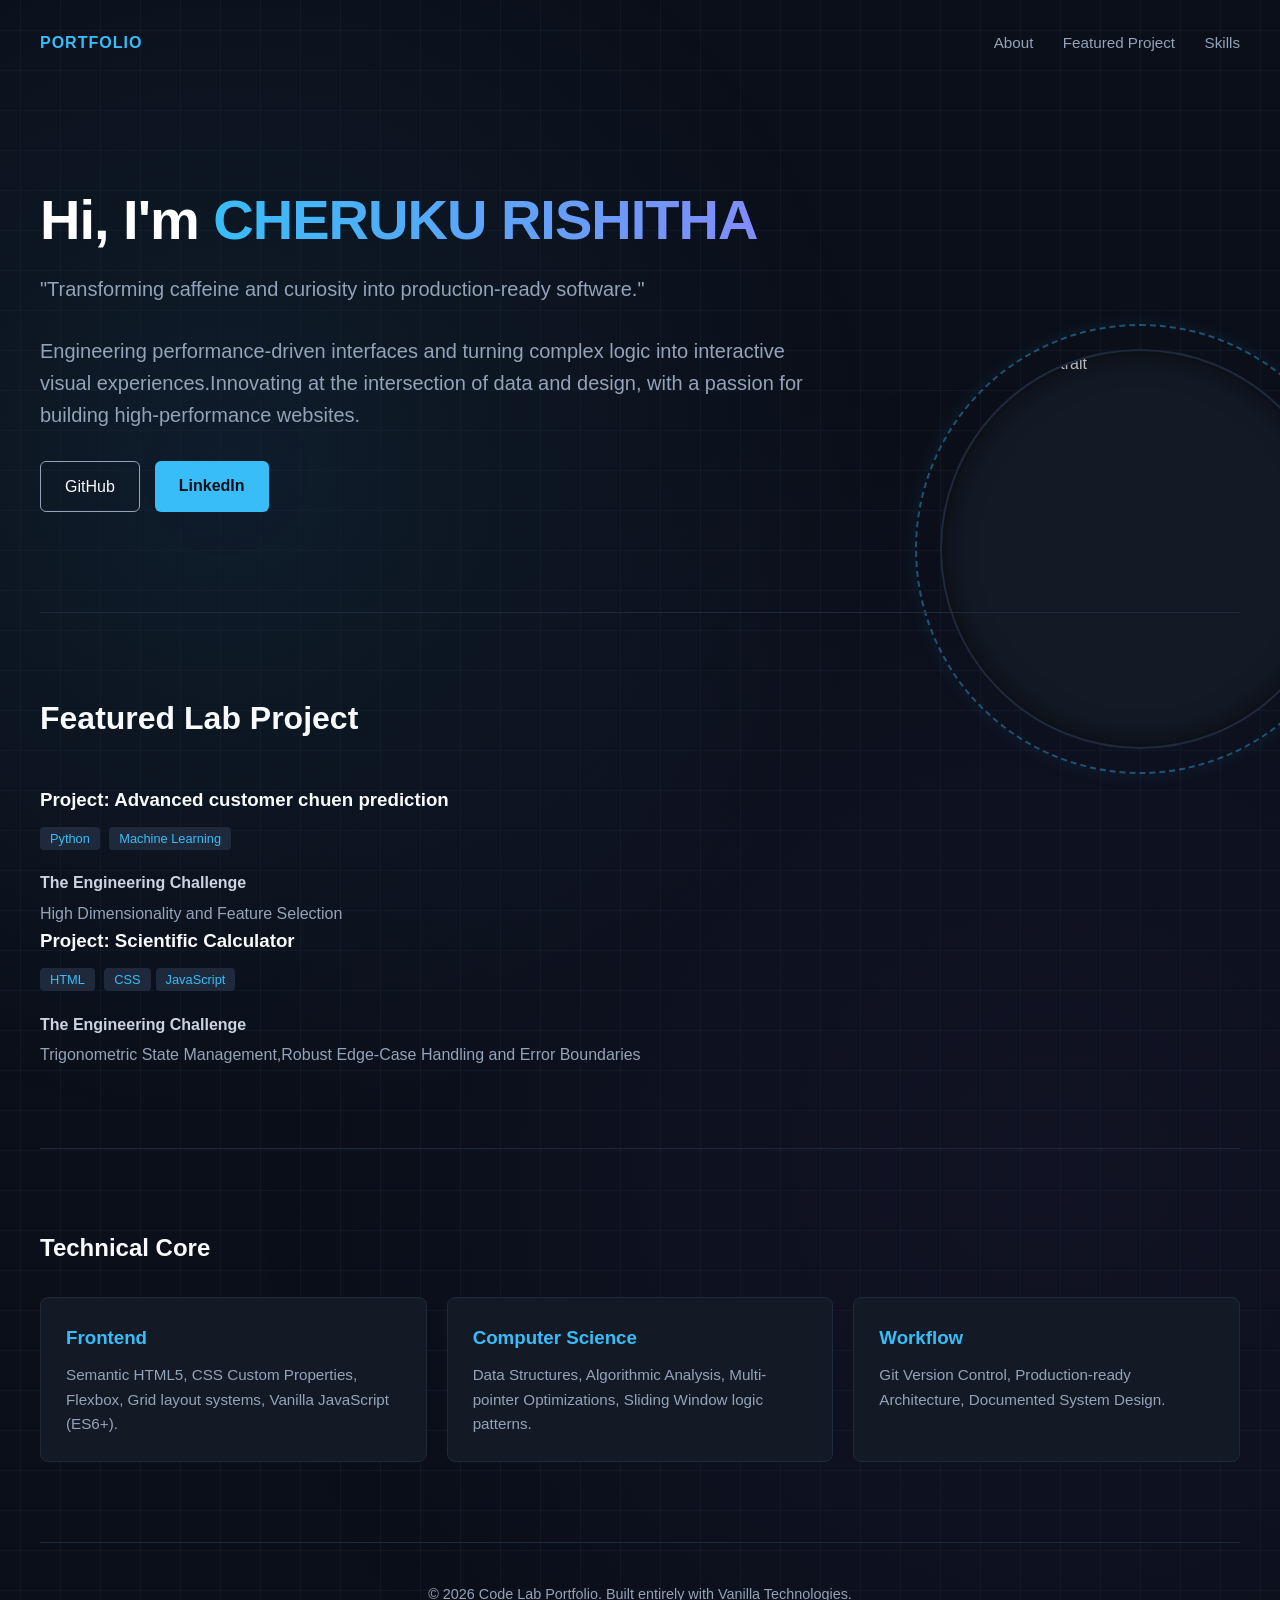
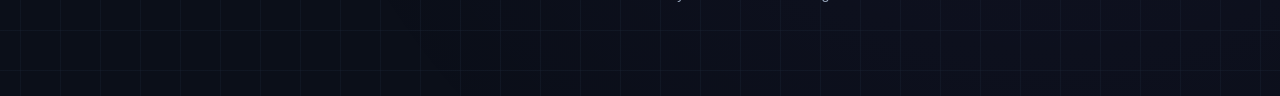
==== index.html @ 080d94e4 "index.html" ====
<!DOCTYPE html>
<html lang="en">
<head>
    <meta charset="UTF-8">
    <meta name="viewport" content="width=device-width, initial-scale=1.0">
    <title>Developer Portfolio & Lab</title>
    <link rel="stylesheet" href="index.css">
</head>
<body>

    <header>
        <div class="logo"><span>PORTFOLIO</span></div>
        <nav>
            <a href="#about">About</a>
            <a href="#project">Featured Project</a>
            <a href="#skills">Skills</a>
        </nav>
    </header>

    <section id="about" class="hero">
        <div class="hero-content">
            <h1>Hi, I'm <span class="highlight">CHERUKU RISHITHA</span></h1>
            <p>"Transforming caffeine and curiosity into production-ready software."</p>
            <p>Engineering performance-driven interfaces and turning complex logic into interactive visual experiences.Innovating at the intersection of data and design, with a passion for building high-performance websites.</p>
            <div class="social-links">
                <a href="https://github.com/Rishitha2814" target="_blank" class="btn-secondary">GitHub</a>
                <a href="https://linkedin.com/in/rishitha-cheruku-9714b93411" target="_blank" class="btn-primary">LinkedIn</a>
            </div>
        </div>
        <div class="circle-profile-container">
            <div class="rotating-ring"></div>
            <div class="profile-circle-mask">
                <img src="profile_image_2.jpeg" alt="Developer Portrait">
            </div>
        </div>
    </section>

    <section id="project" class="project-section">
        <div class="section-title">
            <h2>Featured Lab Project</h2>
        </div>

            <div class="case-study">
                <h3>Project: Advanced customer chuen prediction</h3>
                <p class="tech-tags"><span>Python</span> <span>Machine Learning</span></p>
                
                <h4>The Engineering Challenge</h4>
                <p>High Dimensionality and Feature Selection</p>
                <h3>Project: Scientific Calculator</h3>
                <p class="tech-tags"><span>HTML</span> <span>CSS</span><span>JavaScript</span></p>
                
                <h4>The Engineering Challenge</h4>
                <p>Trigonometric State Management,Robust Edge-Case Handling and Error Boundaries</p>
            </div>
        </div>
    </section>

    <section id="skills" class="skills-section">
        <h2>Technical Core</h2>
        <div class="skills-grid">
            <div class="skill-card">
                <h3>Frontend</h3>
                <p>Semantic HTML5, CSS Custom Properties, Flexbox, Grid layout systems, Vanilla JavaScript (ES6+).</p>
            </div>
            <div class="skill-card">
                <h3>Computer Science</h3>
                <p>Data Structures, Algorithmic Analysis, Multi-pointer Optimizations, Sliding Window logic patterns.</p>
            </div>
            <div class="skill-card">
                <h3>Workflow</h3>
                <p>Git Version Control, Production-ready Architecture, Documented System Design.</p>
            </div>
        </div>
    </section>

    <footer>
        <p>&copy; 2026 Code Lab Portfolio. Built entirely with Vanilla Technologies.</p>
    </footer>
    
    <script src="index.js"></script>
</body>
</html>
---- index.css ----
:root {
    --bg-dark: #0b0f19;
    --card-bg: #131a26;
    --accent-blue: #38bdf8;
    --accent-green: #4ade80;
    --accent-red: #f87171;
    --text-primary: #f8fafc;
    --text-muted: #94a3b8;
}

* {
    box-sizing: border-box;
    margin: 0;
    padding: 0;
}

body {
    background-color: var(--bg-dark);
    color: var(--text-primary);
    font-family: -apple-system, BlinkMacSystemFont, 'Segoe UI', Roboto, sans-serif;
    line-height: 1.6;
    padding: 0 40px;
    position: relative;
    overflow-x: hidden; /* Prevents unwanted horizontal scroll bars */
    
    animation: fadeInUp 0.8s cubic-bezier(0.16, 1, 0.3, 1) forwards;
}

/* Dynamic Moving/Blurring Ambient Backdrop Layer */
body::before {
    content: "";
    position: fixed;
    top: -50px;
    left: -50px;
    width: calc(100% + 100px);
    height: calc(100% + 100px);
    z-index: -1; /* Pushes the animation safely behind all text elements */
    
    /* Layer 1: Your original grid mesh matrix */
    background-image: 
        linear-gradient(rgba(30, 41, 59, 0.3) 1px, transparent 1px),
        linear-gradient(90deg, rgba(30, 41, 59, 0.3) 1px, transparent 1px),
        /* Layer 2: Soft cyan and purple deep space radial energy blooms */
        radial-gradient(circle at 20% 30%, rgba(56, 189, 248, 0.08) 0%, transparent 40%),
        radial-gradient(circle at 80% 70%, rgba(139, 92, 246, 0.05) 0%, transparent 50%);
    
    background-size: 40px 40px, 40px 40px, 100% 100%, 100% 100%;
    background-position: center top;
    
    /* Drives both the grid drifting locomotion and the organic focus breathing loop */
    animation: 
        backgroundDrift 25s linear infinite,
        atmosphericBlur 12s ease-in-out infinite alternate;
}

/* --- ATMOSPHERIC BLUR & COGNITIVE STATE MOVEMENTS --- */

@keyframes atmosphericBlur {
    0% {
        filter: blur(0px) contrast(100%);
        transform: scale(1);
    }
    50% {
        /* Gently diffuses the matrix lines into a foggy glow midway through the cycle */
        filter: blur(4px) brightness(1.1) contrast(95%);
        transform: scale(1.02); /* Creates a subtle slow-motion breathing swell */
    }
    100% {
        filter: blur(1px) contrast(100%);
        transform: scale(1);
    }
}

/* Optimization fix for your existing backgroundDrift keyframe */
@keyframes backgroundDrift {
    0% { background-position: 0px 0px, 0px 0px, 0% 0%, 0% 0%; }
    100% { background-position: 40px 40px, 40px 40px, 0% 0%, 0% 0%; }
}

/* Header & Nav */
header {
    display: flex;
    justify-content: space-between;
    align-items: center;
    padding: 30px 0;
    
    opacity: 0;
    animation: fadeInUp 0.8s cubic-bezier(0.16, 1, 0.3, 1) 0.1s forwards;
}

.logo {
    font-weight: 800;
    letter-spacing: 1px;
}

.logo span { color: var(--accent-blue); }

nav a {
    color: var(--text-muted);
    text-decoration: none;
    margin-left: 25px;
    font-size: 0.95rem;
    transition: color 0.2s;
}

nav a:hover { color: var(--accent-blue); }

/* Hero Section */
.hero {
    padding: 100px 0;
    max-width: 800px;
    opacity: 0;
    animation: fadeInUp 0.8s cubic-bezier(0.16, 1, 0.3, 1) 0.2s forwards;
}

.hero h1 {
    font-size: 3.5rem;
    margin-bottom: 20px;
    line-height: 1.2;
    font-weight: 800;
    letter-spacing: -1px;
    color: #fff;
}

/* 2. Flowing Text Gradient Effect */
.hero .highlight {
    background: linear-gradient(to right, #38bdf8, #818cf8, #34d399, #38bdf8);
    background-size: 300% auto;
    -webkit-background-clip: text;
    -webkit-text-fill-color: transparent;
    animation: textGradientShift 4s linear infinite;
}

.hero p {
    font-size: 1.25rem;
    color: var(--text-muted);
    margin-bottom: 30px;
}

.social-links {
    display: flex;
    gap: 15px;
}

/* Interactive Elements & Hovers */
a.btn-primary, button {
    background-color: var(--accent-blue);
    color: var(--bg-dark);
    padding: 12px 24px;
    font-weight: 600;
    text-decoration: none;
    border-radius: 6px;
    border: none;
    cursor: pointer;
    transition: all 0.25s cubic-bezier(0.4, 0, 0.2, 1);
}

button:hover:not(:disabled), .btn-primary:hover {
    transform: translateY(-2px);
    box-shadow: 0 4px 20px rgba(56, 189, 248, 0.4);
    background-color: #7dd3fc;
}

button:disabled {
    opacity: 0.6;
    cursor: not-allowed;
    transform: none !important;
    box-shadow: none !important;
}

a.btn-secondary {
    border: 1px solid var(--text-muted);
    color: var(--text-primary);
    padding: 12px 24px;
    text-decoration: none;
    border-radius: 6px;
    transition: all 0.25s cubic-bezier(0.4, 0, 0.2, 1);
}

a.btn-secondary:hover {
    border-color: var(--accent-blue);
    color: var(--accent-blue);
    background-color: rgba(56, 189, 248, 0.05);
    box-shadow: 0 4px 15px rgba(56, 189, 248, 0.05);
}

/* Project Grid Area */
.project-section { 
    padding: 80px 0; 
    border-top: 1px solid #1e293b; 
    opacity: 0;
    animation: fadeInUp 0.8s cubic-bezier(0.16, 1, 0.3, 1) 0.3s forwards;
}

.section-title { margin-bottom: 40px; }
.section-title h2 { font-size: 2rem; margin-bottom: 10px; }
.section-title p { color: var(--text-muted); }

.project-grid {
    display: grid;
    grid-template-columns: 1fr 1fr;
    gap: 40px;
}

@media (max-width: 768px) {
    .project-grid { grid-template-columns: 1fr; }
}
.social-links {
    position: relative; /* Allows z-index to work */
    z-index: 10;        /* Forces it to sit on top of everything else */
}

.social-links a {
    position: relative;
    z-index: 11;
}
/* Embedded Core Engine View */
.app-container {
    background-color: var(--card-bg);
    padding: 30px;
    border-radius: 12px;
    border: 1px solid #1e293b;
    box-shadow: 0 10px 30px rgba(0,0,0,0.2);
    transition: border-color 0.3s ease;
}

.app-container:focus-within {
    border-color: rgba(56, 189, 248, 0.4);
}

.input-area {
    display: flex;
    gap: 10px;
    margin: 20px 0;
}

.input-area input {
    flex: 1;
    background: var(--bg-dark);
    border: 1px solid #334155;
    color: white;
    padding: 10px;
    font-size: 1.1rem;
    text-transform: uppercase;
    border-radius: 6px;
    text-align: center;
    letter-spacing: 2px;
    transition: all 0.25s ease;
}

.input-area input:focus {
    outline: none;
    border-color: var(--accent-blue);
    box-shadow: 0 0 10px rgba(56, 189, 248, 0.15);
}

.visual-track {
    display: flex;
    justify-content: center;
    gap: 10px;
    margin: 30px 0;
    min-height: 60px;
}

.char-box {
    width: 45px;
    height: 45px;
    background-color: var(--bg-dark);
    border: 2px solid #334155;
    display: flex;
    align-items: center;
    justify-content: center;
    font-weight: bold;
    font-size: 1.2rem;
    border-radius: 6px;
    position: relative;
    transition: all 0.3s cubic-bezier(0.4, 0, 0.2, 1);
}

/* 3. Real-Time Processing Vector Logic States */
.char-box.left-ptr, .char-box.right-ptr, .char-box.both-ptr {
    animation: pulseSelect 0.4s ease-out forwards;
    z-index: 10;
}

.char-box.left-ptr { border-color: var(--accent-blue); background-color: #0c4a6e; }
.char-box.right-ptr { border-color: var(--accent-blue); background-color: #0c4a6e; }
.char-box.both-ptr { border-color: #a855f7; background-color: #581c87; }

.char-box.match {
    border-color: var(--accent-green);
    color: var(--accent-green);
    animation: popSuccess 0.4s ease-out forwards;
    box-shadow: 0 0 12px rgba(74, 222, 128, 0.3);
}

.char-box.mismatch {
    border-color: var(--accent-red);
    color: var(--accent-red);
    animation: popSuccess 0.4s ease-out forwards;
    box-shadow: 0 0 12px rgba(248, 113, 113, 0.3);
}

.status-alert {
    text-align: center;
    font-size: 0.95rem;
    color: var(--text-muted);
    background: var(--bg-dark);
    padding: 10px;
    border-radius: 6px;
    transition: all 0.3s ease;
}

/* Content Details */
.case-study h3 { margin-bottom: 10px; }
.tech-tags span {
    background: #1e293b;
    padding: 4px 10px;
    font-size: 0.8rem;
    border-radius: 4px;
    margin-right: 5px;
    color: var(--accent-blue);
}
.case-study h4 { margin: 20px 0 5px 0; color: #cbd5e1; }
.case-study p { color: var(--text-muted); }

/* Tech Skill Cards Layout */
.skills-section { 
    padding: 80px 0; 
    border-top: 1px solid #1e293b; 
    opacity: 0;
    animation: fadeInUp 0.8s cubic-bezier(0.16, 1, 0.3, 1) 0.4s forwards;
}

.skills-grid {
    display: grid;
    grid-template-columns: repeat(auto-fit, minmax(250px, 1fr));
    gap: 20px;
    margin-top: 30px;
}

.skill-card {
    background: var(--card-bg);
    padding: 25px;
    border-radius: 8px;
    border: 1px solid #1e293b;
    transition: transform 0.3s ease, border-color 0.3s ease;
}

.skill-card:hover {
    transform: translateY(-4px);
    border-color: rgba(56, 189, 248, 0.2);
}

.skill-card h3 { margin-bottom: 10px; color: var(--accent-blue); }
.skill-card p { color: var(--text-muted); font-size: 0.95rem; }

footer {
    text-align: center;
    padding: 40px 0;
    color: var(--text-muted);
    font-size: 0.9rem;
    border-top: 1px solid #1e293b;
}

/* --- MASTER MOTION TIMING ANIMATION KEYFRAMES --- */
@keyframes backgroundDrift {
    0% { background-position: 0px 0px; }
    100% { background-position: 40px 40px; }
}

@keyframes textGradientShift {
    0% { background-position: 0% 50%; }
    50% { background-position: 100% 50%; }
    100% { background-position: 0% 50%; }
}

@keyframes fadeInUp {
    from {
        opacity: 0;
        transform: translateY(20px);
    }
    to {
        opacity: 1;
        transform: translateY(0);
    }
}

@keyframes pulseSelect {
    0% { transform: scale(1); }
    50% { transform: scale(1.18); box-shadow: 0 0 15px var(--accent-blue); }
    100% { transform: scale(1.08); }
}

@keyframes popSuccess {
    0% { transform: scale(1); }
    50% { transform: scale(1.22); }
    100% { transform: scale(1); }
}
/* --- FLOATING RIGHT-ALIGNED TRANSPARENT PHOTO TEMPLATE --- */

.hero-container {
    display: flex;
    align-items: center;
    justify-content: space-between;
    gap: 40px;
    width: 100%;
}

/* Container limits dimensions on the right side */
.floating-photo-container {
    position: relative;
    width: 340px;
    height: 400px;
    display: flex;
    justify-content: center;
    align-items: center;
}

/* Image styles making it lighter and background-less */
.floating-photo-container img {
    max-width: 100%;
    max-height: 100%;
    object-fit: contain;
    z-index: 2;
    
    /* Makes the image lighter, slightly translucent, and blends it into the dark mode grid */
    opacity: 0.65;
    filter: brightness(1.1) contrast(95%) drop-shadow(0 0 20px rgba(56, 189, 248, 0.1));
    transition: all 0.4s cubic-bezier(0.4, 0, 0.2, 1);
}

/* When a visitor hovers, the image illuminates smoothly to full visibility */
.floating-photo-container:hover img {
    opacity: 0.95;
    filter: brightness(1.2) contrast(100%) drop-shadow(0 0 30px rgba(56, 189, 248, 0.3));
    transform: translateY(-4px);
}

/* Soft ambient cyan light behind your transparent cut-out image */
.glow-backdrop {
    position: absolute;
    width: 180px;
    height: 180px;
    background: radial-gradient(circle, rgba(56, 189, 248, 0.15) 0%, transparent 70%);
    border-radius: 50%;
    z-index: 1;
    pointer-events: none;
    transition: transform 0.4s ease;
}

.floating-photo-container:hover .glow-backdrop {
    transform: scale(1.3);
}

/* ==========================================================================
   CLEANED CYBERPUNK INTERACTIVE CIRCLE PHOTO LAYOUT (LARGE VERSION)
   ========================================================================== */

   .circle-profile-container {
    position: fixed;
    top: 50%;
    left: 900px;                 /* Perfectly locks element to the screen's right edge */
    transform: translateY(-0%); /* Keeps it centered vertically on the Y-axis */
    width: 400px;                /* Proportional box bounding space */
    height: 400px;
    display: flex;
    justify-content: center;     /* FIX: Changed from 'right' to 'center' */
    align-items: center;         /* FIX: Changed from 'right' to 'center' */
    z-index: 100;                /* Layered safely above your laboratory scroll decks */
}

/* 1. The Perfect Large Circular Mask Container */
.profile-circle-mask {
    width: 400px;
    height: 400px;
    border-radius: 50%;
    overflow: hidden;            /* Clips image backgrounds into a perfect, crisp circle */
    background: var(--card-bg);
    border: 2px solid #1e293b;
    z-index: 3;
    display: flex;
    justify-content: center;     /* FIX: Ensures portrait stays perfectly dead-center */
    align-items: center;         /* FIX: Ensures portrait stays perfectly dead-center */
    box-shadow: inset 0 0 30px rgba(0, 0, 0, 0.7);
}

.profile-circle-mask img {
    width: 100%;
    height: 100%;
    object-fit: cover;           /* Preserves natural photo aspect ratios without squishing faces */
    opacity: 0.7;
    filter: grayscale(15%) brightness(1.05);
    transition: all 0.4s cubic-bezier(0.16, 1, 0.3, 1);
}

/* 2. Outer Neon Rotating Orbit Ring */
.rotating-ring {
    position: absolute;
    width: 450px;                /* FIX: Scaled up from 136px to clear the 420px image circle layout */
    height: 450px;               /* FIX: Scaled up from 136px to match */
    border-radius: 50%;
    border: 2px dashed var(--accent-blue);
    z-index: 2;
    opacity: 0.4;
    box-shadow: 0 0 20px rgba(56, 189, 248, 0.2);
    animation: orbitSpin 16s linear infinite; /* Infinite loop rotation rule */
    transition: all 0.4s ease;
}

/* 3. Micro-Interaction Hover Systems */
.circle-profile-container:hover .profile-circle-mask img {
    opacity: 1;
    filter: grayscale(0%) brightness(1.15);
    transform: scale(1.05);      /* Subtle smooth zoom inside the frame boundary */
}

.circle-profile-container:hover .rotating-ring {
    opacity: 0.9;
    border-color: var(--accent-green); /* Swaps cyan theme to green on live state hovers */
    border-style: solid;
    box-shadow: 0 0 30px rgba(74, 222, 128, 0.4);
    animation-duration: 5s;       /* Speeds up processing spin on hover feedback */
}

/* --- ORBIT ROTATION KEYFRAME --- */
@keyframes orbitSpin {
    from { transform: rotate(0deg); }
    to { transform: rotate(360deg); }
}

/* Responsive Rule: Hide layout tracking completely on mobile viewports so text remains legible */
@media (max-width: 1200px) {
    .circle-profile-container {
        display: none;
    }
}
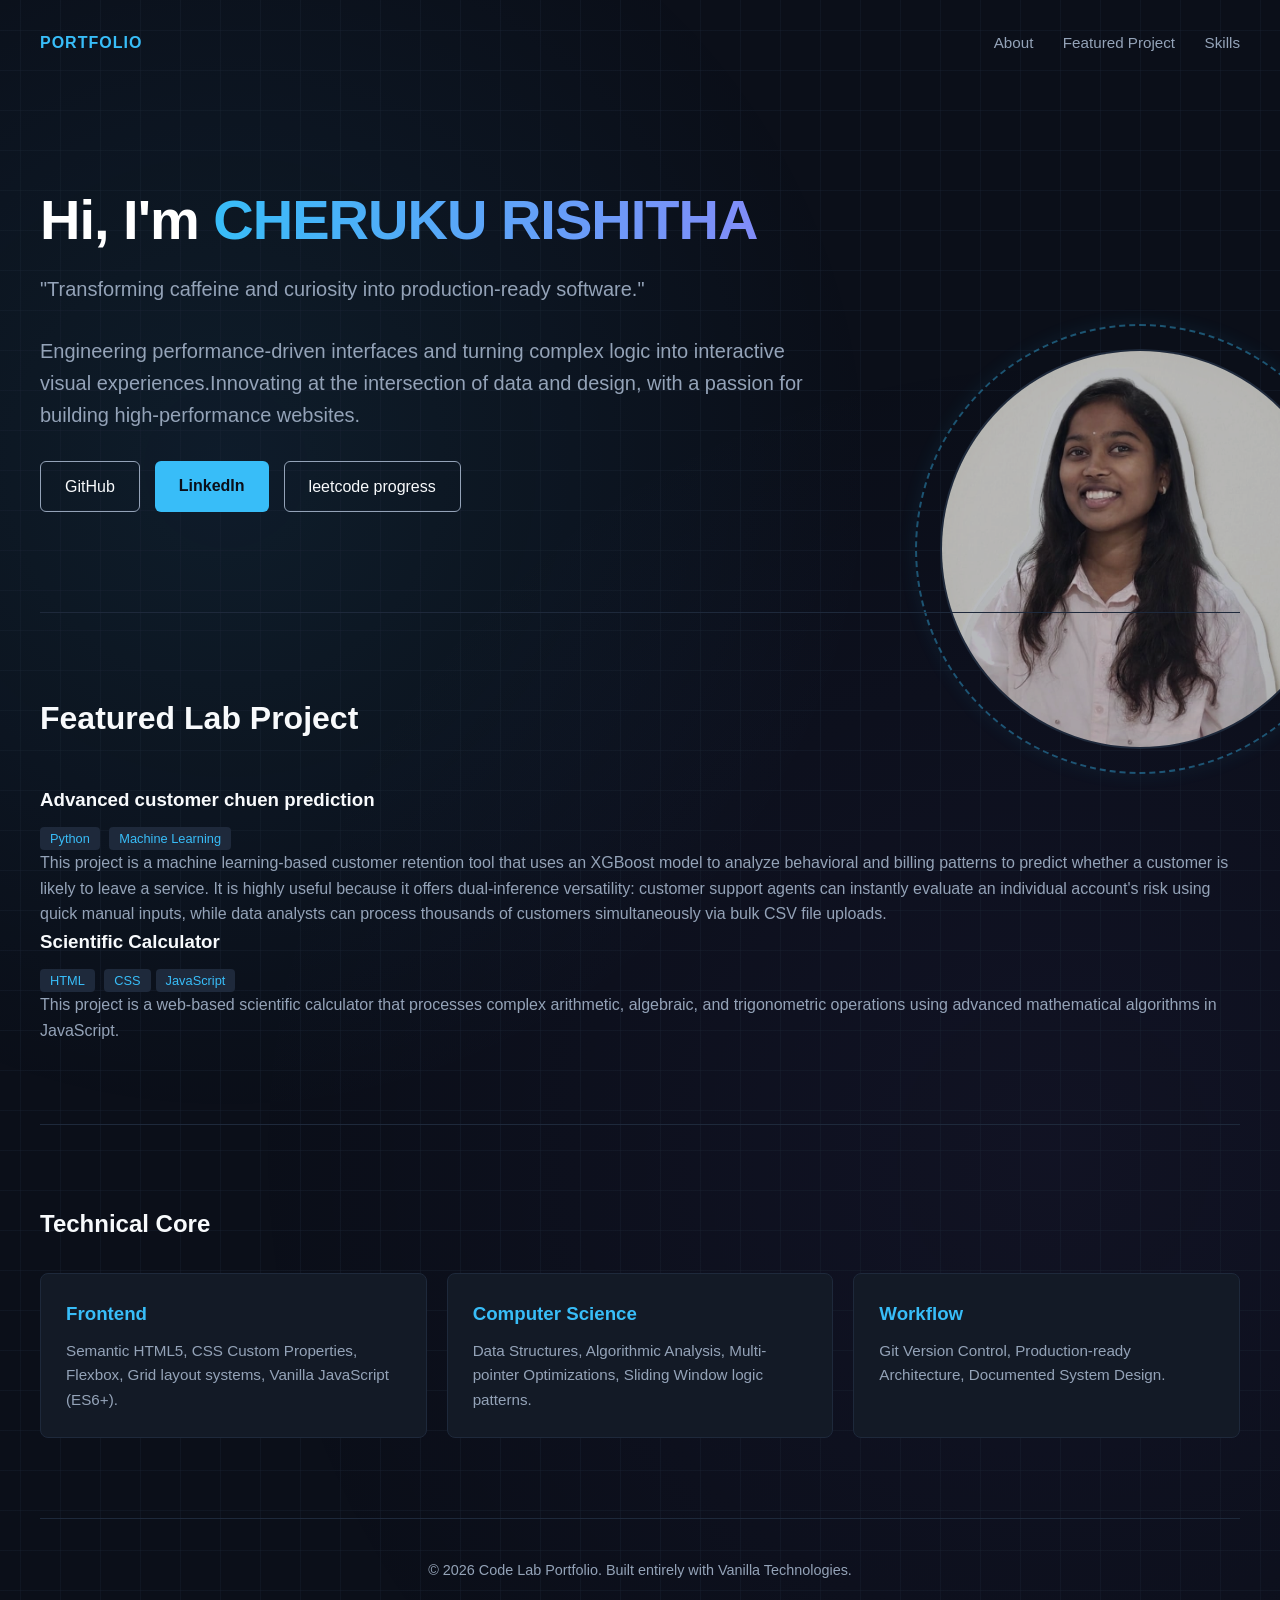
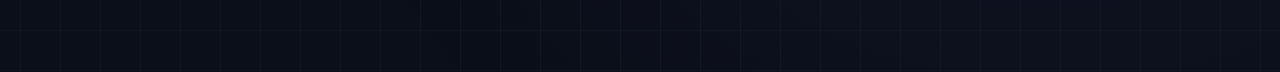
==== commit 556e0e23: "index.html" ====
--- a/index.html
+++ b/index.html
@@ -25,6 +25,7 @@
             <div class="social-links">
                 <a href="https://github.com/Rishitha2814" target="_blank" class="btn-secondary">GitHub</a>
                 <a href="https://linkedin.com/in/rishitha-cheruku-9714b93411" target="_blank" class="btn-primary">LinkedIn</a>
+                <a href="proof.html" class="btn-secondary">leetcode progress</a>
             </div>
         </div>
         <div class="circle-profile-container">
@@ -41,18 +42,13 @@
         </div>
 
             <div class="case-study">
-                <h3>Project: Advanced customer chuen prediction</h3>
+                <h3>Advanced customer chuen prediction</h3>
                 <p class="tech-tags"><span>Python</span> <span>Machine Learning</span></p>
-                
-                <h4>The Engineering Challenge</h4>
-                <p>High Dimensionality and Feature Selection</p>
-                <h3>Project: Scientific Calculator</h3>
+                <p>This project is a machine learning-based customer retention tool that uses an XGBoost model to analyze behavioral and billing patterns to predict whether a customer is likely to leave a service. It is highly useful because it offers dual-inference versatility: customer support agents can instantly evaluate an individual account's risk using quick manual inputs, while data analysts can process thousands of customers simultaneously via bulk CSV file uploads.</p>
+                <h3>Scientific Calculator</h3>
                 <p class="tech-tags"><span>HTML</span> <span>CSS</span><span>JavaScript</span></p>
-                
-                <h4>The Engineering Challenge</h4>
-                <p>Trigonometric State Management,Robust Edge-Case Handling and Error Boundaries</p>
+                <p>This project is a web-based scientific calculator that processes complex arithmetic, algebraic, and trigonometric operations using advanced mathematical algorithms in JavaScript.</p>
             </div>
-        </div>
     </section>
 
     <section id="skills" class="skills-section">
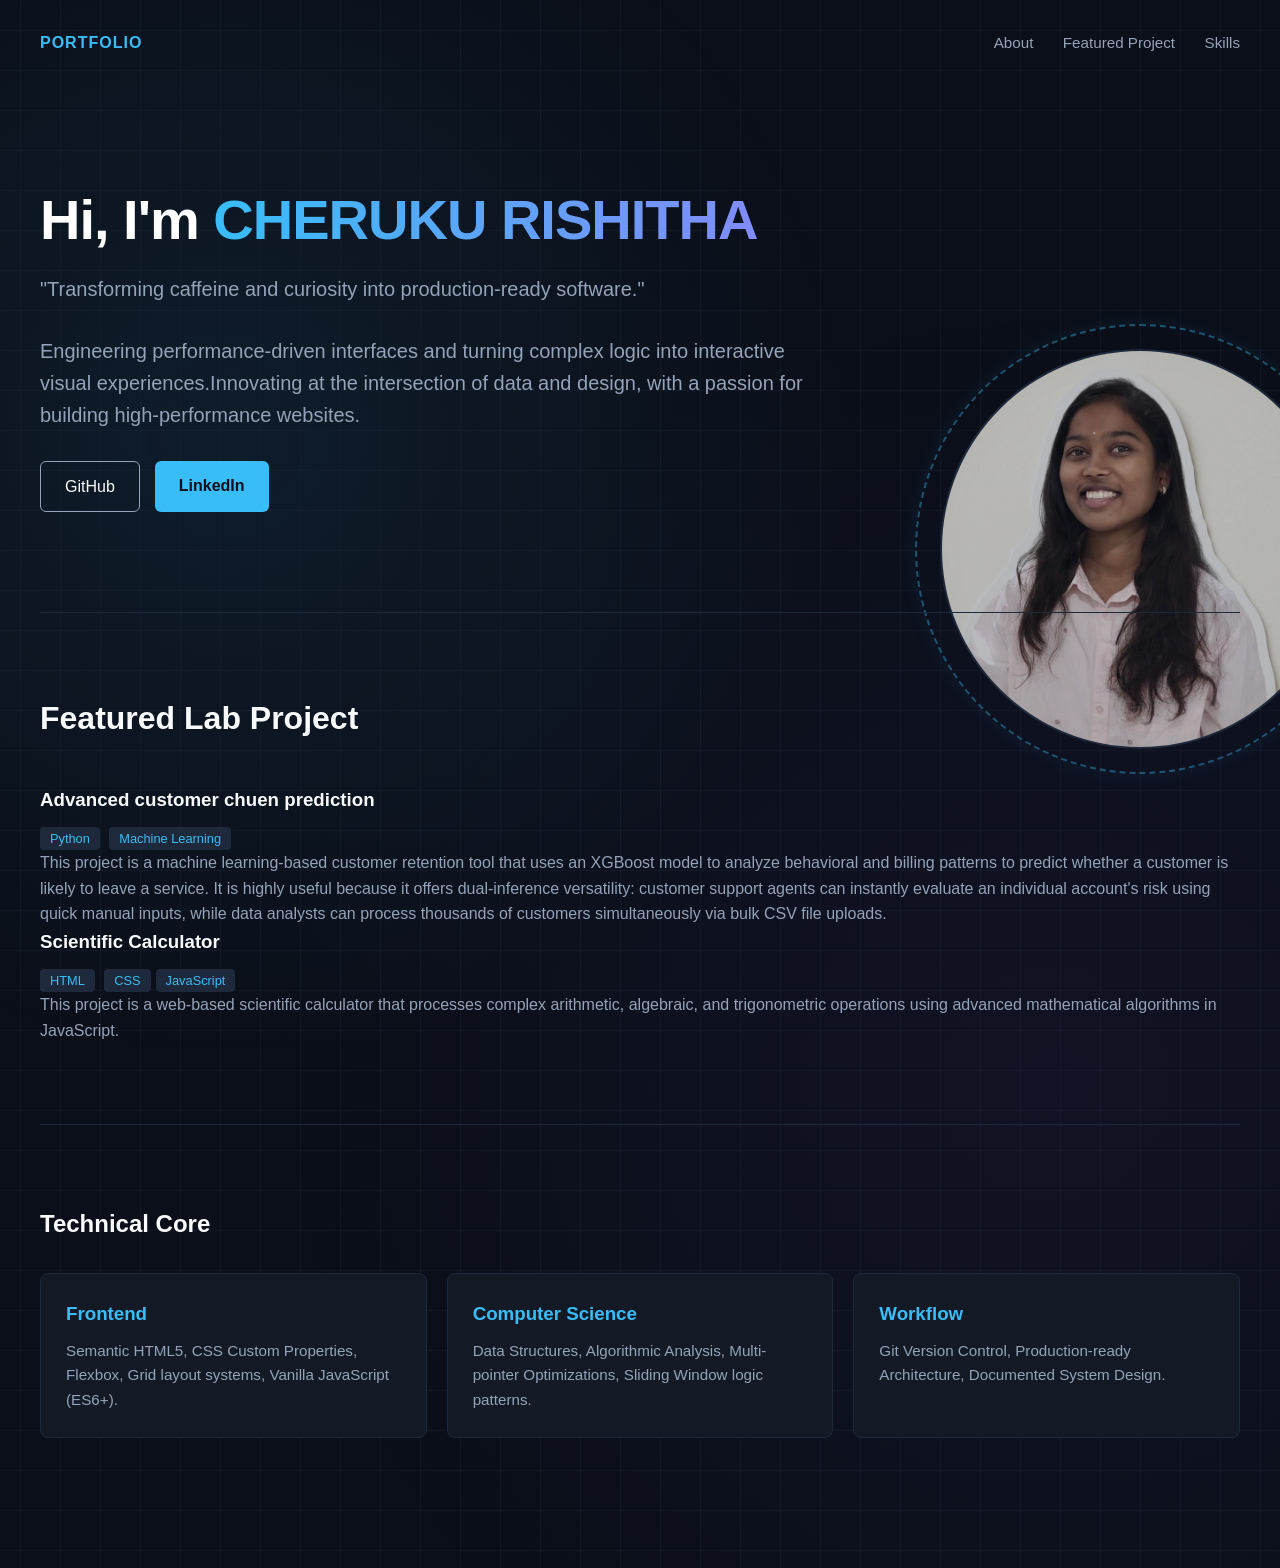
==== commit 51bc2a1a: "index.html" ====
--- a/index.html
+++ b/index.html
@@ -24,8 +24,7 @@
             <p>Engineering performance-driven interfaces and turning complex logic into interactive visual experiences.Innovating at the intersection of data and design, with a passion for building high-performance websites.</p>
             <div class="social-links">
                 <a href="https://github.com/Rishitha2814" target="_blank" class="btn-secondary">GitHub</a>
-                <a href="https://linkedin.com/in/rishitha-cheruku-9714b93411" target="_blank" class="btn-primary">LinkedIn</a>
-                <a href="proof.html" class="btn-secondary">leetcode progress</a>
+                <a href="https://www.linkedin.com/in/rishitha-cheruku" target="_blank" class="btn-primary">LinkedIn</a>
             </div>
         </div>
         <div class="circle-profile-container">
@@ -68,10 +67,6 @@
             </div>
         </div>
     </section>
-
-    <footer>
-        <p>&copy; 2026 Code Lab Portfolio. Built entirely with Vanilla Technologies.</p>
-    </footer>
     
     <script src="index.js"></script>
 </body>
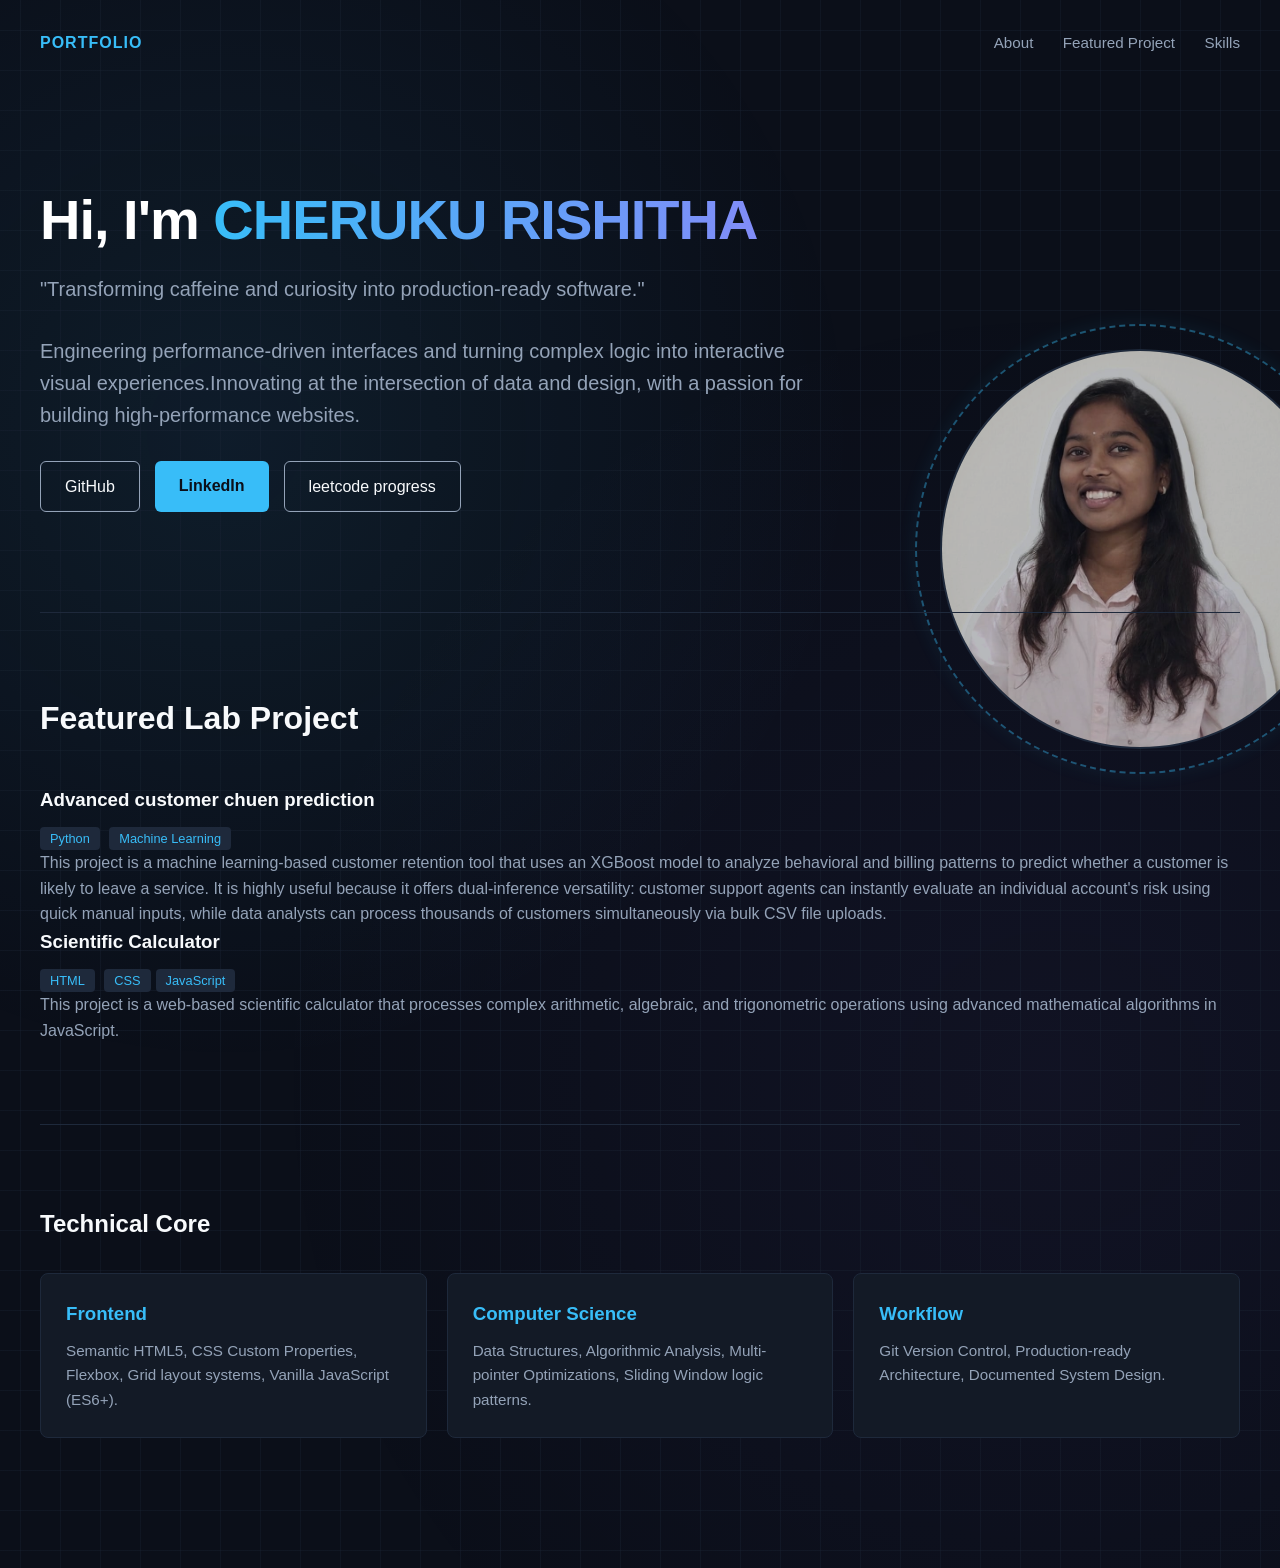
==== commit 7aa0354b: "index.html" ====
--- a/index.html
+++ b/index.html
@@ -25,6 +25,7 @@
             <div class="social-links">
                 <a href="https://github.com/Rishitha2814" target="_blank" class="btn-secondary">GitHub</a>
                 <a href="https://www.linkedin.com/in/rishitha-cheruku" target="_blank" class="btn-primary">LinkedIn</a>
+                <a href="https://leetcode.com/jrqyJhuxe8/" class="btn-secondary">leetcode progress</a>
             </div>
         </div>
         <div class="circle-profile-container">
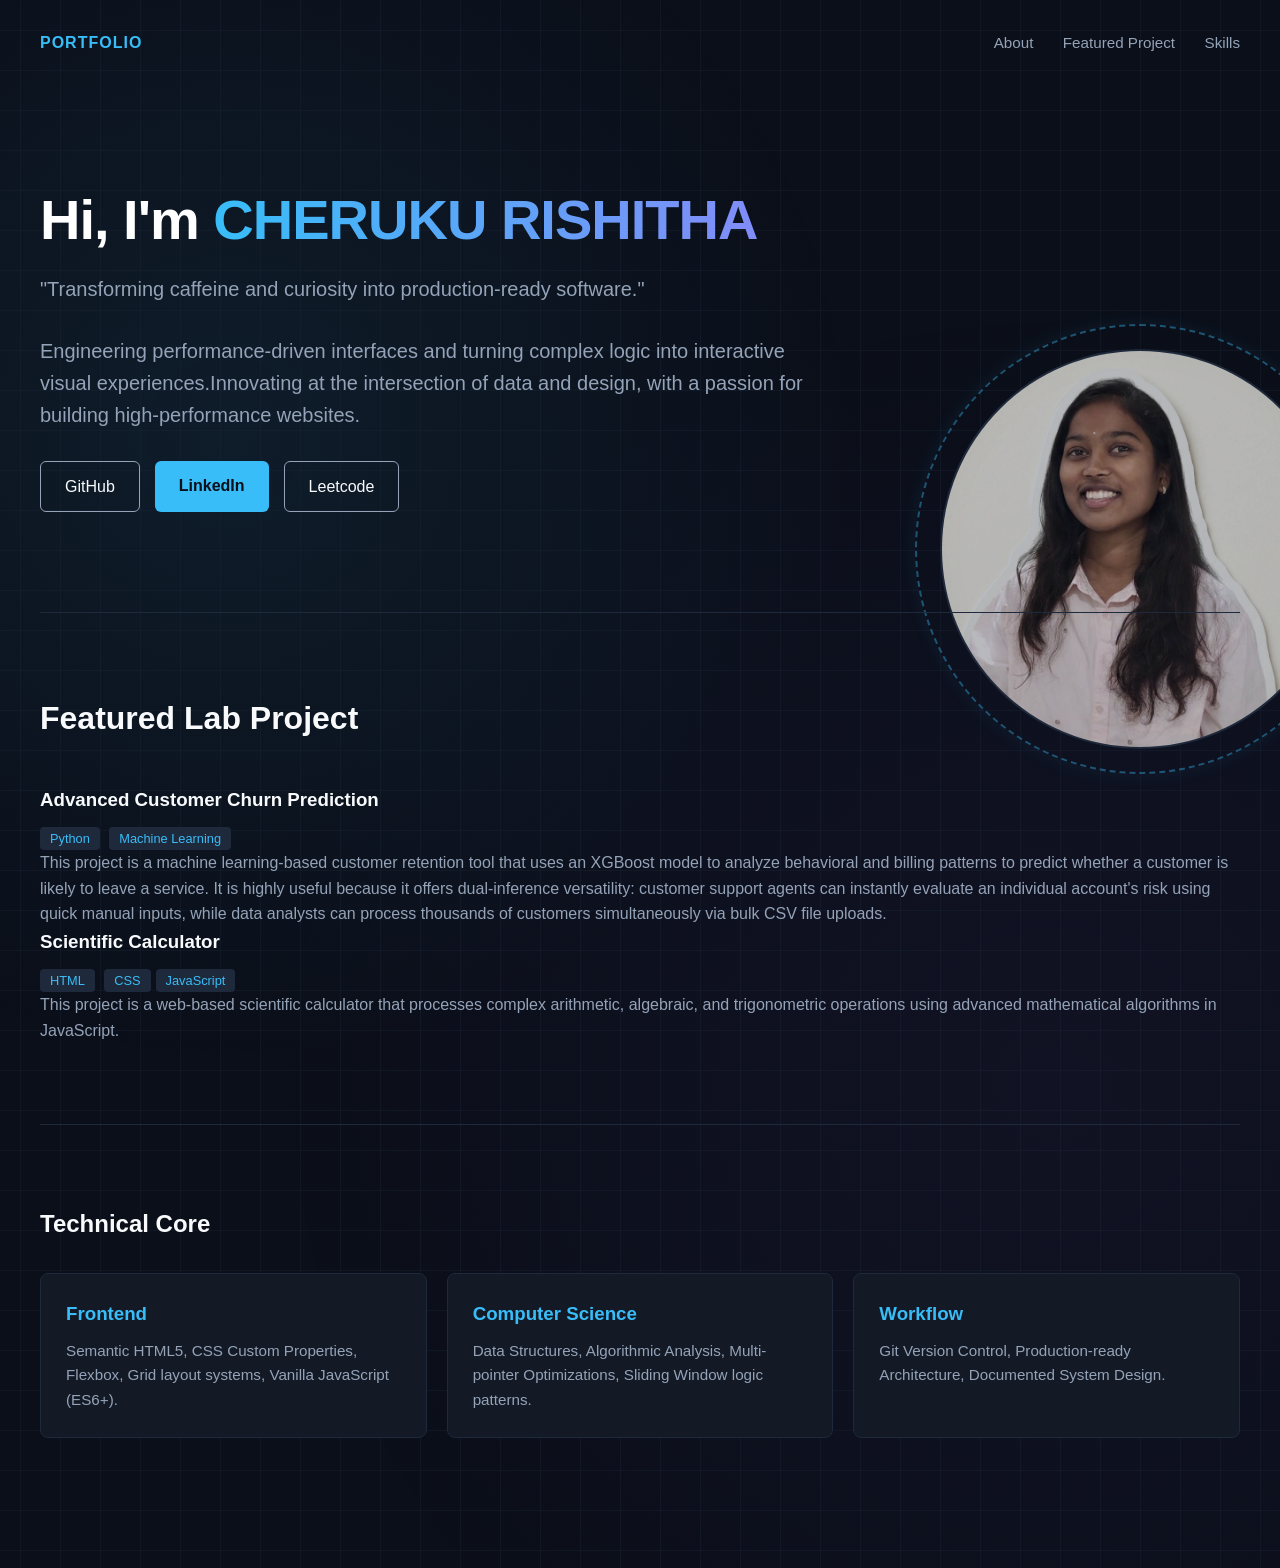
==== commit 8f400e0a: "index.html" ====
--- a/index.html
+++ b/index.html
@@ -25,7 +25,7 @@
             <div class="social-links">
                 <a href="https://github.com/Rishitha2814" target="_blank" class="btn-secondary">GitHub</a>
                 <a href="https://www.linkedin.com/in/rishitha-cheruku" target="_blank" class="btn-primary">LinkedIn</a>
-                <a href="https://leetcode.com/jrqyJhuxe8/" class="btn-secondary">leetcode progress</a>
+                <a href="https://leetcode.com/jrqyJhuxe8/" class="btn-secondary">Leetcode</a>
             </div>
         </div>
         <div class="circle-profile-container">
@@ -42,7 +42,7 @@
         </div>
 
             <div class="case-study">
-                <h3>Advanced customer chuen prediction</h3>
+                <h3>Advanced Customer Churn Prediction</h3>
                 <p class="tech-tags"><span>Python</span> <span>Machine Learning</span></p>
                 <p>This project is a machine learning-based customer retention tool that uses an XGBoost model to analyze behavioral and billing patterns to predict whether a customer is likely to leave a service. It is highly useful because it offers dual-inference versatility: customer support agents can instantly evaluate an individual account's risk using quick manual inputs, while data analysts can process thousands of customers simultaneously via bulk CSV file uploads.</p>
                 <h3>Scientific Calculator</h3>
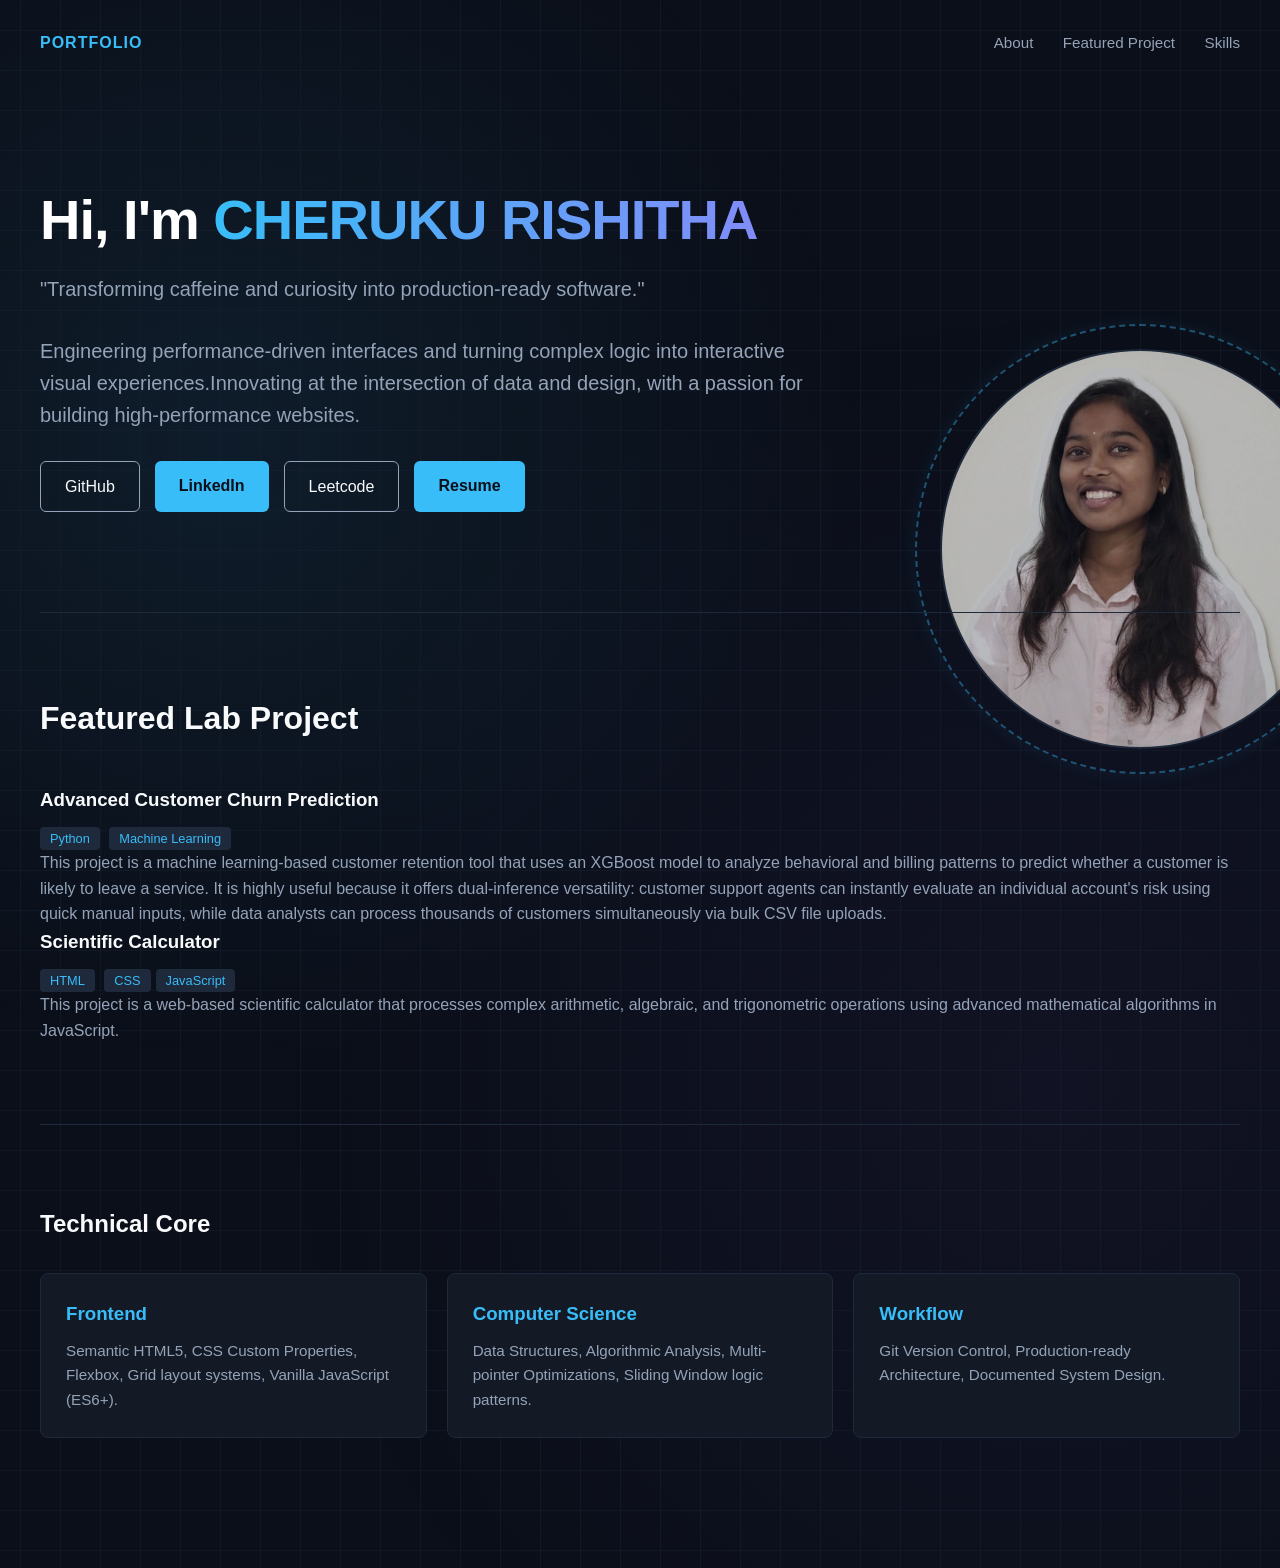
==== commit 9af4df37: "index.html" ====
--- a/index.html
+++ b/index.html
@@ -26,6 +26,7 @@
                 <a href="https://github.com/Rishitha2814" target="_blank" class="btn-secondary">GitHub</a>
                 <a href="https://www.linkedin.com/in/rishitha-cheruku" target="_blank" class="btn-primary">LinkedIn</a>
                 <a href="https://leetcode.com/jrqyJhuxe8/" class="btn-secondary">Leetcode</a>
+                <a href="https://drive.google.com/file/d/10J3toSzrQRilJsoYMWjRFO3fsiK8huRE/view?usp=drivesdk" target="_blank" class="btn-primary">Resume</a>
             </div>
         </div>
         <div class="circle-profile-container">
